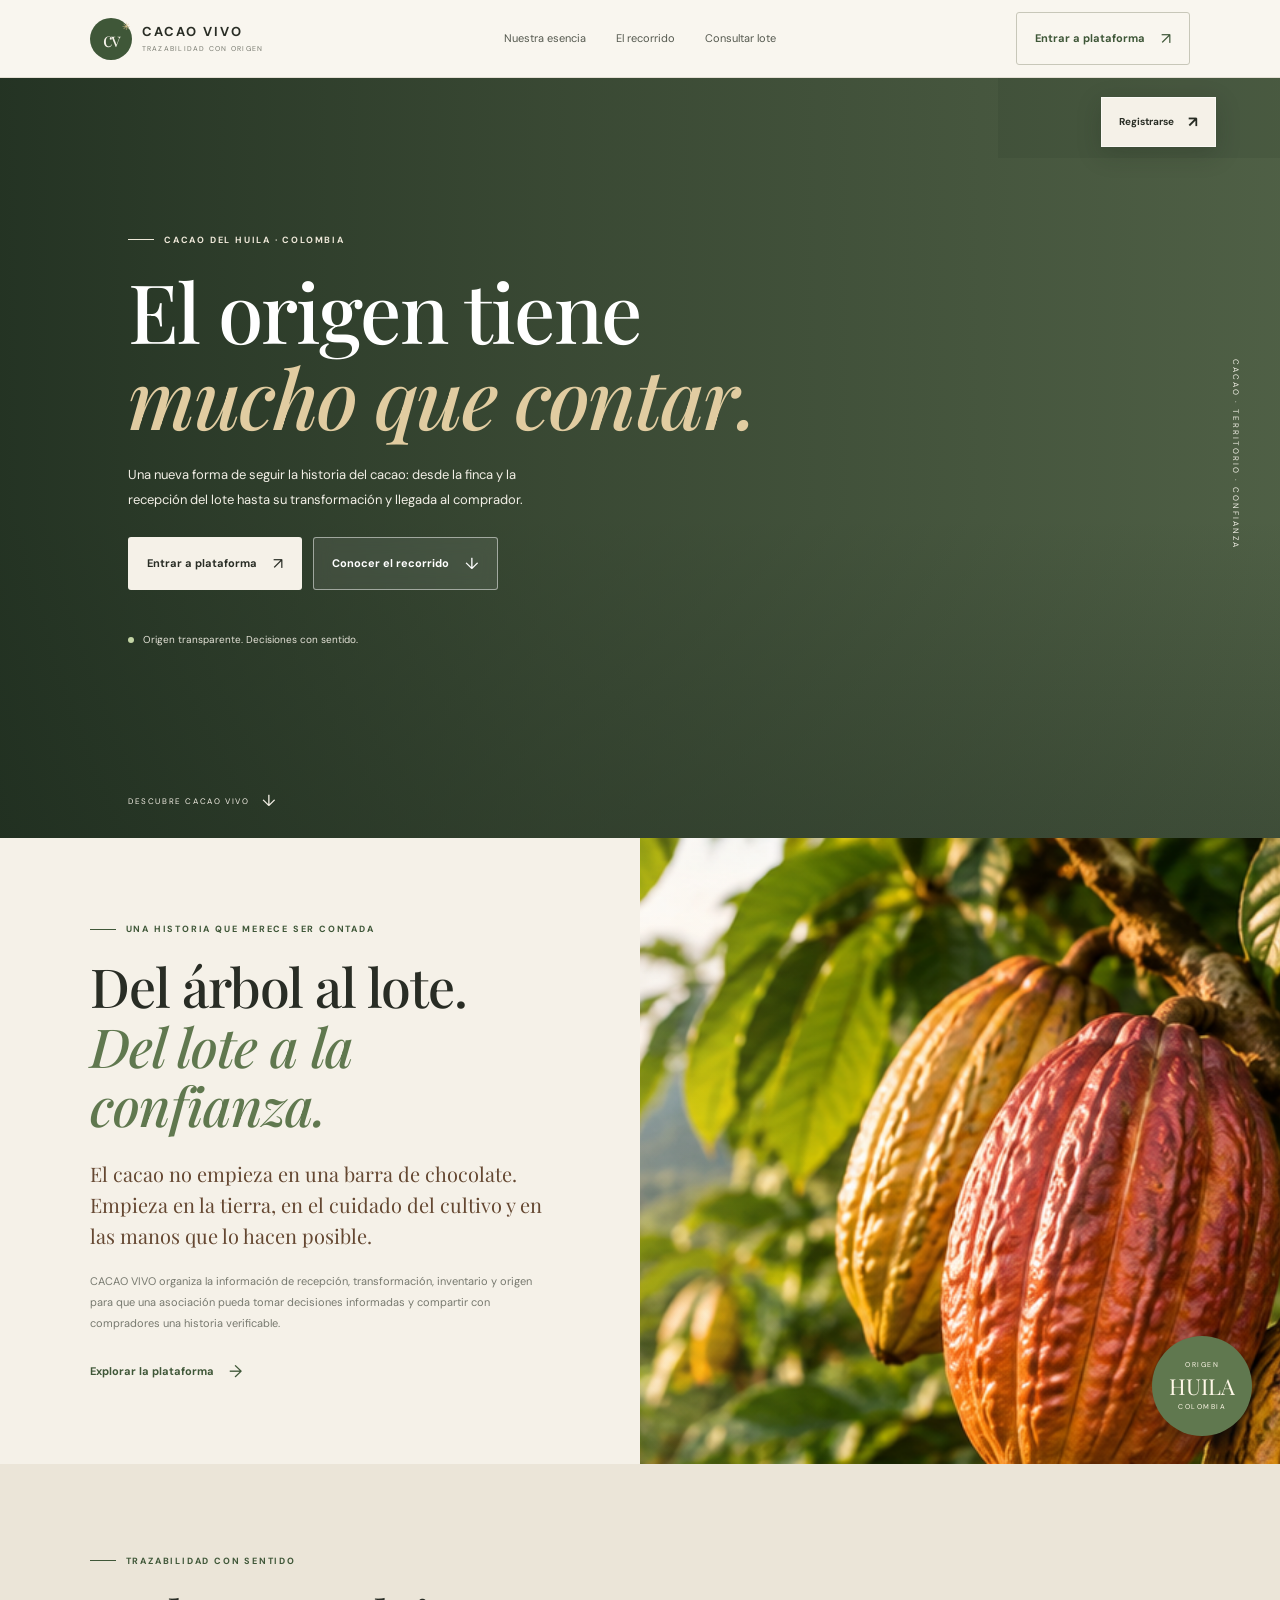
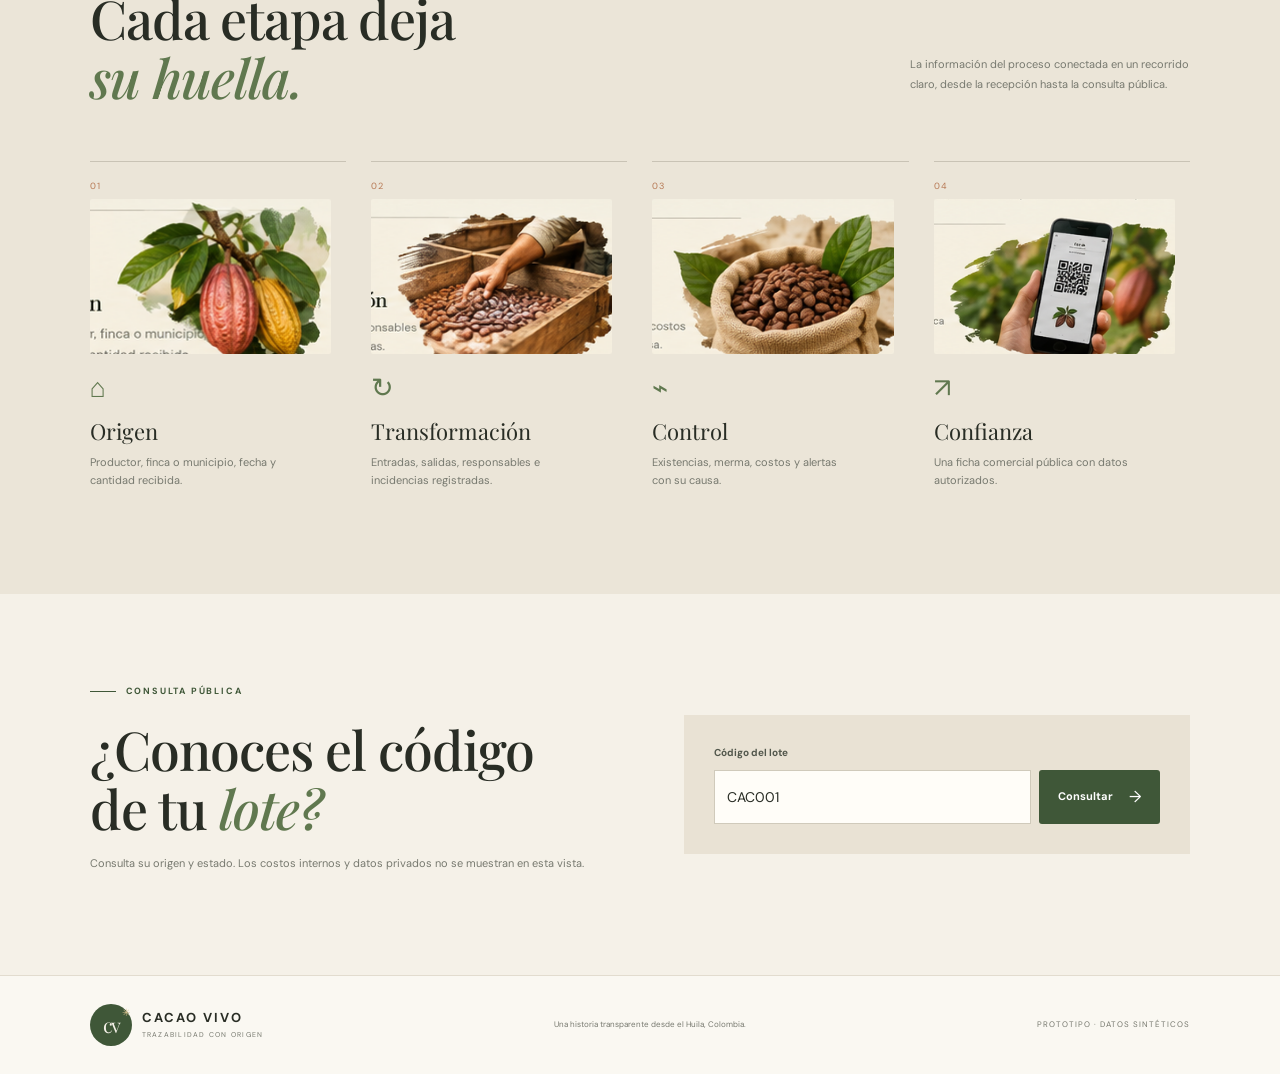
==== index.html @ 487dc029 "Agrega frontend de CACAO VIVO" ====
<!doctype html>
<html lang="es">
<head>
  <meta charset="utf-8"><meta name="viewport" content="width=device-width, initial-scale=1">
  <meta name="theme-color" content="#f5f1e8">
  <title>CACAO VIVO | El origen importa</title>
  <link rel="preconnect" href="https://fonts.googleapis.com"><link rel="preconnect" href="https://fonts.gstatic.com" crossorigin>
  <link href="https://fonts.googleapis.com/css2?family=DM+Sans:wght@400;500;600;700&family=Playfair+Display:wght@500;600;700&display=swap" rel="stylesheet">
  <link rel="stylesheet" href="css/styles.css">
</head>
<body>
  <!-- PANTALLA 1: landing pública -->
  <div id="landingScreen" class="screen active">
    <header class="public-nav">
      <a class="brand" href="#inicio"><span class="brand-symbol">cv<span>✳</span></span><span><b>CACAO VIVO</b><small>TRAZABILIDAD CON ORIGEN</small></span></a>
      <nav><a href="#historia">Nuestra esencia</a><a href="#recorrido">El recorrido</a><a href="#consulta">Consultar lote</a></nav>
      <button class="btn btn-outline" data-enter>Entrar a plataforma <span>↗</span></button>
    </header>
    <main>
      <section class="landing-hero" id="inicio">
        <video class="landing-video" autoplay muted loop playsinline preload="metadata"><source src="assets/portada-cacao-vivo.mp4" type="video/mp4"></video>
        <div class="video-overlay"></div>
        <div class="watermark-zone" aria-hidden="true"></div>
        <button class="video-register" id="registerTop">Registrarse <span>↗</span></button>
        <div class="landing-hero-content">
          <p class="eyebrow light"><span></span> CACAO DEL HUILA · COLOMBIA</p>
          <h1>El origen tiene<br><em>mucho que contar.</em></h1>
          <p>Una nueva forma de seguir la historia del cacao: desde la finca y la recepción del lote hasta su transformación y llegada al comprador.</p>
          <div class="hero-buttons"><button class="btn btn-cream" data-enter>Entrar a plataforma <span>↗</span></button><a class="btn btn-glass" href="#recorrido">Conocer el recorrido <span>↓</span></a></div>
          <div class="hero-caption"><span class="live-dot"></span> Origen transparente. Decisiones con sentido.</div>
        </div>
        <div class="hero-vertical">CACAO · TERRITORIO · CONFIANZA</div>
        <a href="#historia" class="scroll-cue">DESCUBRE CACAO VIVO <span>↓</span></a>
      </section>

      <section class="story-section content-width" id="historia">
        <div class="story-copy"><p class="eyebrow"><span></span> UNA HISTORIA QUE MERECE SER CONTADA</p><h2>Del árbol al lote.<br><em>Del lote a la confianza.</em></h2><p class="lead">El cacao no empieza en una barra de chocolate. Empieza en la tierra, en el cuidado del cultivo y en las manos que lo hacen posible.</p><p class="muted">CACAO VIVO organiza la información de recepción, transformación, inventario y origen para que una asociación pueda tomar decisiones informadas y compartir con compradores una historia verificable.</p><button class="text-button" data-enter>Explorar la plataforma <span>→</span></button></div>
        <div class="story-photos"><img class="story-photo-main" src="assets/hero-cacao.png" alt="Mazorca de cacao madura creciendo en el árbol, rodeada de hojas verdes" loading="lazy"><div class="origin-badge"><small>ORIGEN</small><b>HUILA</b><small>COLOMBIA</small></div></div>
      </section>

      <section class="journey-section" id="recorrido">
        <div class="content-width"><div class="section-head"><div><p class="eyebrow"><span></span> TRAZABILIDAD CON SENTIDO</p><h2>Cada etapa deja<br><em>su huella.</em></h2></div><p class="muted">La información del proceso conectada en un recorrido claro, desde la recepción hasta la consulta pública.</p></div>
          <div class="journey-grid">
            <article><span class="journey-num">01</span><img class="journey-photo" src="assets/paso-origen.png" alt="Mazorca de cacao en el árbol" loading="lazy"><div class="journey-icon">⌂</div><h3>Origen</h3><p>Productor, finca o municipio, fecha y cantidad recibida.</p></article>
            <article><span class="journey-num">02</span><img class="journey-photo" src="assets/paso-transformacion.png" alt="Trabajo de selección y procesamiento de granos de cacao" loading="lazy"><div class="journey-icon">↻</div><h3>Transformación</h3><p>Entradas, salidas, responsables e incidencias registradas.</p></article>
            <article><span class="journey-num">03</span><img class="journey-photo" src="assets/paso-control.png" alt="Granos de cacao revisados y almacenados" loading="lazy"><div class="journey-icon">⌁</div><h3>Control</h3><p>Existencias, merma, costos y alertas con su causa.</p></article>
            <article><span class="journey-num">04</span><img class="journey-photo" src="assets/paso-confianza.png" alt="Consulta digital de la trazabilidad de un lote de cacao" loading="lazy"><div class="journey-icon">↗</div><h3>Confianza</h3><p>Una ficha comercial pública con datos autorizados.</p></article>
          </div>
        </div>
      </section>

      <section class="public-query content-width" id="consulta"><div><p class="eyebrow"><span></span> CONSULTA PÚBLICA</p><h2>¿Conoces el código<br>de tu <em>lote?</em></h2><p class="muted">Consulta su origen y estado. Los costos internos y datos privados no se muestran en esta vista.</p></div><form id="landingLookup" class="lookup-box"><label for="landingCode">Código del lote</label><div class="input-row"><input id="landingCode" value="CAC001" required placeholder="Ej. CAC001"><button class="btn btn-green" type="submit">Consultar <span>→</span></button></div><div id="landingResult" class="lookup-result" hidden></div></form></section>
    </main>
    <footer class="public-footer"><a class="brand" href="#inicio"><span class="brand-symbol">cv<span>✳</span></span><span><b>CACAO VIVO</b><small>TRAZABILIDAD CON ORIGEN</small></span></a><p>Una historia transparente desde el Huila, Colombia.</p><span>PROTOTIPO · DATOS SINTÉTICOS</span></footer>
  </div>

  <!-- PANTALLA 2+ : aplicación de gestión, con navegación entre pantallas -->
  <div id="appScreen" class="screen app-screen">
    <aside class="sidebar">
      <a class="brand side-brand" href="#" id="backHome"><span class="brand-symbol">cv<span>✳</span></span><span><b>CACAO VIVO</b><small>ESPACIO DE GESTIÓN</small></span></a>
      <div class="workspace-label">ASOCIACIÓN DEMO</div>
      <nav class="side-nav" aria-label="Menú de plataforma">
        <button class="side-link active" data-page="dashboard"><span>◫</span> Resumen</button>
        <button class="side-link" data-page="lots"><span>▤</span> Lotes e inventario</button>
        <button class="side-link" data-page="transform"><span>↻</span> Transformaciones</button>
        <button class="side-link" data-page="trace"><span>⌁</span> Trazabilidad</button>
        <button class="side-link" data-page="public"><span>⌗</span> Ficha pública / QR</button>
        <button class="side-link" data-page="alerts"><span>!</span> Alertas</button>
        <button class="side-link" data-page="audit"><span>◷</span> Historial de auditoría</button>
      </nav>
      <div class="sidebar-bottom"><div class="user-avatar">AD</div><div><b id="sidebarUser">Administrador demo</b><small>Modo demostración</small></div><button id="switchRole" title="Cambiar rol demo">⌄</button></div>
    </aside>
    <div class="app-main">
      <header class="app-topbar"><div><button class="mobile-menu" id="mobileMenu">☰</button><span class="crumb">CACAO VIVO <span>/</span> <b id="pageCrumb">Resumen</b></span></div><div class="topbar-right"><span class="demo-tag"><i></i> DATOS DE DEMOSTRACIÓN</span><button class="avatar-btn" id="userMenu">AD</button></div></header>
      <main class="app-content">
        <section class="app-page active" id="page-dashboard">
          <div class="page-title-row"><div><p class="eyebrow"><span></span> VISTA GENERAL</p><h1>Buenos días, <em id="welcomeRole">administrador.</em></h1><p class="muted">Aquí tienes el estado actual de los lotes y sus procesos.</p></div><button class="btn btn-green" data-page-go="lots">+ Registrar lote</button></div>
          <div class="stat-grid"><article><span>Lotes registrados</span><strong id="statLots">03</strong><small>Identificadores únicos</small></article><article><span>Existencia disponible</span><strong id="statAvailable">330 <i>kg</i></strong><small>Según operaciones registradas</small></article><article><span>Alertas activas</span><strong id="statAlerts">01</strong><small>Reglas de demostración</small></article><article><span>Margen del ejemplo</span><strong>20<i>%</i></strong><small>Supuesto oficial del reto</small></article></div>
          <div class="dashboard-grid"><section class="surface"><div class="surface-head"><div><span class="overline">INVENTARIO</span><h2>Existencias por lote</h2></div><button class="text-button" data-page-go="lots">Ver todos →</button></div><div id="dashboardInventory" class="inventory-list"></div></section><section class="surface"><div class="surface-head"><div><span class="overline">REQUIEREN ATENCIÓN</span><h2>Alertas recientes</h2></div><span class="alert-number" id="alertNumber">01</span></div><div id="dashboardAlerts" class="alert-list"></div><button class="text-button" data-page-go="alerts">Revisar alertas →</button></section></div>
          <section class="surface recent-surface"><div class="surface-head"><div><span class="overline">ACCESO RÁPIDO</span><h2>Continúa tu trabajo</h2></div></div><div class="quick-actions"><button data-page-go="lots"><span>▤</span><b>Registrar recepción</b><small>Crear un lote de cacao</small></button><button data-page-go="transform"><span>↻</span><b>Transformar lote</b><small>Registrar entradas y salidas</small></button><button data-page-go="trace"><span>⌁</span><b>Consultar trazabilidad</b><small>Ver el recorrido del lote</small></button><button data-page-go="public"><span>⌗</span><b>Ficha comercial</b><small>Preparar consulta pública</small></button></div></section>
        </section>
        <section class="app-page" id="page-lots">
          <div class="page-title-row"><div><p class="eyebrow"><span></span> RECEPCIÓN E INVENTARIO</p><h1>Lotes de <em>cacao.</em></h1><p class="muted">Registra la recepción y controla las cantidades disponibles.</p></div><button class="btn btn-green" id="openLotForm">+ Registrar lote</button></div>
          <section class="surface"><div class="toolbar"><input id="lotSearch" placeholder="Buscar por código, productor u origen..." aria-label="Buscar lote"><select id="lotStatus"><option value="">Todos los estados</option><option>Pendiente</option><option>Liberado</option><option>Bloqueado</option></select><button class="btn btn-outline" id="exportCsv">Exportar CSV ↓</button></div><div class="table-scroll"><table><thead><tr><th>CÓDIGO</th><th>PRODUCTOR</th><th>ORIGEN</th><th>RECIBIDO</th><th>DISPONIBLE</th><th>ESTADO</th><th>DETALLE</th></tr></thead><tbody id="lotsTable"></tbody></table></div></section>
          <section class="surface register-surface"><div><span class="overline">REGISTRO NUEVO</span><h2>¿Llegó un nuevo lote?</h2><p class="muted">Completa la información de recepción. Los campos obligatorios deben estar validados antes de guardar.</p></div><button class="btn btn-green" id="openLotForm2">Registrar recepción <span>→</span></button></section>
        </section>
        <section class="app-page" id="page-transform">
          <div class="page-title-row"><div><p class="eyebrow"><span></span> PROCESO AGROINDUSTRIAL</p><h1>Transformación de <em>cacao.</em></h1><p class="muted">Registra una etapa vinculada a su lote de origen y revisa sus indicadores.</p></div></div>
          <div class="two-col"><section class="surface"><span class="overline">NUEVA OPERACIÓN</span><h2>Datos de transformación</h2><form id="transformForm" class="form-stack"><label>Lote de origen<select id="transformLot" required></select></label><div class="form-pair"><label>Etapa<input id="transformStage" value="Secado y selección" required></label><label>Responsable<input id="transformResponsible" value="Operador demo" required></label></div><div class="form-pair"><label>Entrada (kg)<input id="transformInput" type="number" min=".01" step=".01" value="100" required></label><label>Salida (kg)<input id="transformOutput" type="number" min="0" step=".01" value="80" required></label></div><label>Costo total de etapa (COP)<input id="transformCost" type="number" min="0" value="1600000" required></label><label>Incidencias o justificación<textarea id="transformIncident" rows="3" placeholder="Obligatorio si la salida supera la entrada"></textarea></label><button class="btn btn-green" type="submit">Guardar transformación <span>→</span></button><small class="fine-print">Modo demo local. El control de inventario definitivo debe ejecutarse también en el backend.</small></form></section>
          <section class="surface calc-surface"><span class="overline">INDICADORES CALCULADOS</span><h2>Balance de la etapa</h2><div class="calc-line"><span>Merma estimada</span><b id="calcMerma">20%</b></div><div class="calc-bar"><span id="calcMermaBar"></span></div><div class="calc-line"><span>Costo unitario</span><b id="calcUnitCost">$20.000/kg</b></div><label class="price-label">Precio hipotético de venta (COP/kg)<input id="salePrice" type="number" value="25000" min="0"></label><div class="calc-line"><span>Margen sobre venta</span><b id="calcMargin">20%</b></div><p class="formula-box">Merma = (entrada − salida) ÷ entrada × 100. Costo unitario = costo ÷ salida vendible. Margen = (precio − costo unitario) ÷ precio × 100. El umbral de 15% es una regla del reto, no un estándar de calidad.</p><div id="calcWarning" class="warning-box" hidden></div></section></div>
          <section class="surface"><div class="surface-head"><div><span class="overline">OPERACIONES REGISTRADAS</span><h2>Historial de transformación</h2></div></div><div class="table-scroll"><table><thead><tr><th>LOTE</th><th>ETAPA</th><th>ENTRADA</th><th>SALIDA</th><th>MERMA</th><th>COSTO</th></tr></thead><tbody id="transformTable"></tbody></table></div></section>
        </section>
        <section class="app-page" id="page-trace">
          <div class="page-title-row"><div><p class="eyebrow"><span></span> RECORRIDO DEL PRODUCTO</p><h1>Trazabilidad <em>visual.</em></h1><p class="muted">Reconstruye la historia de un lote desde su recepción hasta el estado actual.</p></div></div>
          <section class="surface trace-search-surface"><form id="traceForm"><label for="traceCode">Código de lote</label><div class="input-action"><input id="traceCode" value="CAC001" required placeholder="Ej. CAC001"><button class="btn btn-green">Consultar recorrido <span>→</span></button></div></form></section><section class="surface trace-output" id="traceOutput"></section>
        </section>
        <section class="app-page" id="page-public">
          <div class="page-title-row"><div><p class="eyebrow"><span></span> INFORMACIÓN PARA COMPRADORES</p><h1>Ficha pública <em>del lote.</em></h1><p class="muted">Vista pública con origen y estado; no incluye costos internos ni datos privados.</p></div></div>
          <div class="two-col"><section class="surface"><span class="overline">CONSULTA DE PRODUCTO</span><h2>Busca un lote</h2><form id="publicForm" class="form-stack"><label>Código de lote<input id="publicCode" value="CAC001" required></label><button class="btn btn-green">Generar ficha pública <span>→</span></button></form><div id="publicCard" class="public-card" hidden></div></section><section class="surface qr-surface"><span class="overline">ACCESO RÁPIDO</span><h2>Consulta por QR</h2><div id="qrPattern" class="qr-pattern"><span>CV</span></div><p class="muted">La vista QR es ilustrativa. Para que sea escaneable debe generarse con una URL pública desplegada.</p><button id="generateQr" class="btn btn-outline">Preparar vista QR ↗</button><p id="qrMessage" class="fine-print"></p></section></div>
        </section>
        <section class="app-page" id="page-alerts">
          <div class="page-title-row"><div><p class="eyebrow"><span></span> CONTROL Y PREVENCIÓN</p><h1>Alertas para <em>decidir.</em></h1><p class="muted">Cada alerta indica qué regla se activó y por qué requiere atención.</p></div></div><section class="surface"><div class="surface-head"><div><span class="overline">CENTRO DE ALERTAS</span><h2>Estado de los registros</h2></div></div><div id="fullAlerts" class="alert-list"></div></section>
        </section>
        <section class="app-page" id="page-audit">
          <div class="page-title-row"><div><p class="eyebrow"><span></span> REGISTRO DE ACTIVIDAD</p><h1>Historial de <em>auditoría.</em></h1><p class="muted">Consulta quién hizo un cambio, cuándo ocurrió y qué información afectó.</p></div></div><section class="surface"><div class="table-scroll"><table><thead><tr><th>FECHA</th><th>USUARIO</th><th>ACCIÓN</th><th>ELEMENTO</th><th>DETALLE</th></tr></thead><tbody id="auditTable"></tbody></table></div></section></section>
      </main>
    </div>
  </div>

  <div id="loginModal" class="modal" hidden><div class="modal-card auth-card"><button class="modal-close" data-close-modal="loginModal">×</button><p class="eyebrow"><span></span> ACCESO PRIVADO</p><h2>Entrar a <em>plataforma.</em></h2><p class="muted">Selecciona el perfil técnico autorizado para continuar.</p><div class="role-picker"><button type="button" class="role-choice selected" data-login-role="Administrador"><span>♙</span><b>Administrador</b><small>Gestión completa</small></button><button type="button" class="role-choice" data-login-role="Operador"><span>▤</span><b>Operador</b><small>Gestión operativa</small></button></div><form id="loginForm" class="form-stack"><label>Correo electrónico<input id="loginEmail" type="email" autocomplete="username" placeholder="demo@cacaovivo.co" required></label><label>Contraseña<input id="loginPassword" type="password" autocomplete="current-password" placeholder="Contraseña de demostración" required></label><button class="btn btn-green">Iniciar sesión <span>→</span></button></form><details class="demo-credentials"><summary>Acceso para demostración</summary><p><b>Administrador:</b> admin@cacaovivo.co / CacaoDemo2026</p><p><b>Operador:</b> operador@cacaovivo.co / OperadorDemo2026</p><small>Credenciales ficticias para la presentación. No usar en producción.</small></details><p class="fine-print">Los compradores no necesitan iniciar sesión. Pueden consultar la trazabilidad desde la página pública.</p></div></div>
  <div id="registerModal" class="modal" hidden><div class="modal-card"><button class="modal-close" data-close-modal="registerModal">×</button><p class="eyebrow"><span></span> CREA TU CUENTA</p><h2>Conecta con el <em>origen.</em></h2><p class="muted">Registro público para compradores. Las cuentas técnicas son autorizadas por la asociación.</p><form id="registerForm" class="form-stack"><label>Nombre completo<input id="registerName" autocomplete="name" required></label><label>Correo electrónico<input id="registerEmail" type="email" autocomplete="email" required></label><div class="form-pair"><label>Teléfono de contacto<input id="registerPhone" type="tel" autocomplete="tel" placeholder="300 000 0000" required></label><label>Tipo de comprador<select id="registerBuyerType" required><option value="">Selecciona una opción</option><option>Persona natural</option><option>Comercio / tienda</option><option>Empresa</option><option>Distribuidor</option></select></label></div><label>Ciudad o municipio<input id="registerCity" autocomplete="address-level2" required></label><label>Contraseña<input id="registerPassword" type="password" minlength="8" autocomplete="new-password" required></label><label>Confirmar contraseña<input id="registerPasswordConfirm" type="password" minlength="8" autocomplete="new-password" required></label><button class="btn btn-green">Crear cuenta de comprador <span>→</span></button><small class="fine-print">Demo local: la cuenta se guarda en este navegador y no se crea en el backend.</small></form></div></div>
  <div id="lotModal" class="modal" hidden><div class="modal-card"><button class="modal-close" data-close-modal="lotModal">×</button><p class="eyebrow"><span></span> RECEPCIÓN DE CACAO</p><h2>Registrar <em>lote.</em></h2><form id="lotForm" class="form-stack"><label>Código único<input id="newCode" placeholder="Ej. CAC004" required></label><label>Productor<input id="newProducer" required></label><label>Municipio de origen<input id="newOrigin" required></label><div class="form-pair"><label>Fecha<input id="newDate" type="date" required></label><label>Cantidad recibida (kg)<input id="newQty" type="number" min=".01" step=".01" required></label></div><label>Notas<input id="newNotes"></label><button class="btn btn-green">Guardar lote <span>→</span></button></form></div></div>
  <div id="detailModal" class="modal" hidden><div class="modal-card"><button class="modal-close" data-close-modal="detailModal">×</button><div id="detailContent"></div></div></div>
  <div id="toast" class="toast" role="status" aria-live="polite"></div>
  <script src="js/app.js"></script>
</body></html>
---- css/styles.css ----
:root{--cream:#f5f1e8;--paper:#fffdf7;--sand:#e6dcc9;--cocoa:#654832;--ink:#292d25;--muted:#77796f;--green:#60784f;--green-dark:#3f5738;--sage:#dfe6d7;--clay:#b77954;--line:#e2dccf;--gold:#d9c18e;--serif:"Playfair Display",Georgia,serif;--sans:"DM Sans",Arial,sans-serif;--shadow:0 20px 60px #2c2b2214}*{box-sizing:border-box}html{scroll-behavior:smooth}body{margin:0;background:var(--cream);color:var(--ink);font:14px/1.6 var(--sans)}button,input,select,textarea{font:inherit}button,a{-webkit-tap-highlight-color:transparent}button{cursor:pointer}a{color:inherit;text-decoration:none}.screen{display:none}.screen.active{display:block}.content-width{width:min(1160px,86%);margin:auto}.brand{display:flex;align-items:center;gap:10px;line-height:1.2}.brand-symbol{width:42px;height:42px;display:grid;place-items:center;border-radius:50%;background:var(--green-dark);color:var(--cream);font:20px var(--serif);position:relative;letter-spacing:-2px;flex-shrink:0}.brand-symbol span{position:absolute;right:4px;top:2px;color:var(--gold);font:10px var(--sans)}.brand b{display:block;font-size:13px;letter-spacing:2px}.brand small{display:block;font-size:7px;letter-spacing:1.25px;color:var(--muted);margin-top:5px}.public-nav{height:78px;display:flex;align-items:center;justify-content:space-between;padding:0 7%;background:#f9f6ef;position:sticky;top:0;z-index:30;border-bottom:1px solid #e4dfd4}.public-nav nav{display:flex;gap:30px;font-size:11px;color:#55594f}.public-nav nav a:hover{color:var(--clay)}.btn{border:1px solid transparent;display:inline-flex;align-items:center;justify-content:center;gap:16px;padding:13px 18px;font-size:11px;font-weight:700;border-radius:3px;transition:.2s;white-space:nowrap}.btn:hover{transform:translateY(-2px)}.btn span{font-size:16px;font-weight:400}.btn-outline{border-color:#c8c7b9;background:transparent;color:var(--green-dark)}.btn-green{background:var(--green-dark);color:white}.btn-green:hover{background:var(--cocoa)}.btn-cream{background:var(--cream);color:var(--ink)}.btn-glass{background:#ffffff15;border-color:#ffffff80;color:white;backdrop-filter:blur(8px)}.landing-hero{height:min(760px,calc(100vh - 78px));min-height:600px;position:relative;display:flex;align-items:center;overflow:hidden;background:#526348;color:white;isolation:isolate}.landing-video,.video-overlay{position:absolute;inset:0;width:100%;height:100%;object-fit:cover;z-index:-2}.video-overlay{z-index:-1;background:linear-gradient(90deg,#1c2b1dd9 0%,#2432228a 43%,#25312212 100%),linear-gradient(0deg,#1a251b52,transparent 42%)}.watermark-zone{position:absolute;right:0;top:0;width:clamp(180px,22vw,300px);height:80px;background:#26332320}.video-register{position:absolute;z-index:4;right:5%;top:19px;background:var(--cream);color:var(--ink);border:1px solid #fff9;padding:12px 17px;display:flex;gap:14px;align-items:center;font-size:10px;font-weight:700;box-shadow:0 7px 25px #17211738}.video-register span{font-size:15px}.landing-hero-content{width:min(640px,78%);margin-left:10%;padding:30px 0 65px}.eyebrow{display:flex;align-items:center;gap:10px;color:var(--green-dark);font-size:9px;letter-spacing:1.8px;font-weight:700;margin:0 0 20px}.eyebrow>span{width:26px;height:1px;background:currentColor}.eyebrow.light{color:#eee8d9}.landing-hero h1{font:500 clamp(47px,6.4vw,82px)/1.05 var(--serif);letter-spacing:-1.8px;margin:0}.landing-hero h1 em{color:#e1cca1}.landing-hero-content>p:not(.eyebrow){max-width:445px;font-size:13px;line-height:1.9;color:#f2efe6;margin:24px 0}.hero-buttons{display:flex;gap:11px;flex-wrap:wrap}.hero-caption{margin-top:42px;display:flex;align-items:center;gap:9px;color:#e5e3d8;font-size:10px}.live-dot{width:6px;height:6px;border-radius:50%;background:#c3d4a5}.hero-vertical{position:absolute;right:3%;bottom:38%;writing-mode:vertical-rl;font-size:8px;letter-spacing:2px;color:#f2f0e6}.scroll-cue{position:absolute;bottom:24px;left:10%;font-size:8px;letter-spacing:1.6px;color:#f2eee4;display:flex;gap:13px;align-items:center}.scroll-cue span{font-size:16px}.story-section{display:grid;grid-template-columns:1fr 1fr;gap:8%;align-items:center;padding-top:105px;padding-bottom:110px}.story-copy h2,.section-head h2,.public-query h2{font:500 clamp(34px,4.2vw,55px)/1.1 var(--serif);letter-spacing:-1px;margin:0 0 24px;color:var(--ink)}h2 em{font-weight:500;color:var(--green)}.lead{font:20px/1.55 var(--serif);color:var(--cocoa);max-width:490px}.muted{font-size:11px;color:var(--muted);line-height:1.9}.story-copy>.muted{max-width:470px;margin:16px 0 25px}.text-button{border:0;background:none;color:var(--green-dark);font-size:11px;font-weight:700;padding:0;display:inline-flex;gap:15px;align-items:center}.text-button span{font-size:17px;font-weight:400}.story-photos{position:relative;min-height:430px}.story-photos img{object-fit:cover;position:absolute}.story-photo-main{width:78%;height:360px;right:6%;top:0;border-radius:160px 160px 3px 3px}.story-photo-inset{width:42%;height:195px;left:0;bottom:0;border:8px solid var(--cream)}.origin-badge{position:absolute;right:0;bottom:40px;width:100px;height:100px;border-radius:50%;background:var(--green);color:#fff8e8;display:flex;flex-direction:column;align-items:center;justify-content:center;box-shadow:0 12px 30px #34412d2b}.origin-badge small{font-size:7px;letter-spacing:1.5px}.origin-badge b{font:22px var(--serif)}.journey-section{background:#ebe5d8;padding:90px 0}.section-head{display:flex;justify-content:space-between;align-items:flex-end;gap:30px;margin-bottom:55px}.section-head h2{margin:0}.section-head>.muted{max-width:280px}.journey-grid{display:grid;grid-template-columns:repeat(4,1fr);gap:25px}.journey-grid article{border-top:1px solid #c9c3b5;padding:17px 15px 15px 0;position:relative}.journey-num{font-size:9px;color:var(--clay);letter-spacing:1px}.journey-icon{font-size:27px;color:var(--green);margin:19px 0 10px}.journey-grid h3{font:22px var(--serif);margin:0 0 8px}.journey-grid p{font-size:11px;color:var(--muted);max-width:200px;margin:0}.public-query{display:grid;grid-template-columns:1fr 1fr;gap:8%;align-items:center;padding-top:90px;padding-bottom:90px}.public-query h2{margin-bottom:16px}.lookup-box{background:#e9e2d4;padding:30px}.lookup-box label,.form-stack label{display:flex;flex-direction:column;gap:7px;font-size:10px;font-weight:700;color:#52574c}.input-row{display:flex;gap:8px;margin-top:9px}.input-row input,.lookup-box input{min-width:0;flex:1;border:1px solid #d0cabb;background:#fffdf8;padding:12px;color:var(--ink)}.lookup-result{margin-top:16px;padding:15px;background:#fffdf8;border-left:3px solid var(--green);font-size:11px}.lookup-result p{margin:4px 0;color:var(--muted)}.public-footer{display:flex;justify-content:space-between;align-items:center;padding:28px 7%;background:#faf8f2;gap:20px;border-top:1px solid var(--line)}.public-footer p,.public-footer>span{font-size:8px;color:var(--muted)}.public-footer>span{letter-spacing:1px}
.app-screen.active{display:flex;min-height:100vh;background:#f6f4ed}.sidebar{width:248px;background:#e9e6da;border-right:1px solid #dcd8ca;display:flex;flex-direction:column;flex-shrink:0;min-height:100vh;padding:24px 15px 16px;position:sticky;top:0;height:100vh}.side-brand{padding:0 8px 27px;border-bottom:1px solid #d4d0c3}.workspace-label{font-size:8px;letter-spacing:1.5px;color:#85877b;font-weight:700;padding:23px 10px 12px}.side-nav{display:flex;flex-direction:column;gap:5px}.side-link{border:0;background:transparent;color:#5f6358;display:flex;align-items:center;gap:12px;padding:12px 12px;text-align:left;border-radius:4px;font-size:11px}.side-link>span{width:20px;font-size:17px;text-align:center;color:#75826a}.side-link:hover{background:#f4f2e9}.side-link.active{background:var(--green-dark);color:white}.side-link.active>span{color:#e4d4a8}.sidebar-bottom{margin-top:auto;padding:14px 6px 0;border-top:1px solid #d4d0c3;display:flex;align-items:center;gap:9px}.user-avatar,.avatar-btn{width:34px;height:34px;border-radius:50%;display:grid;place-items:center;background:#d6dfcb;color:var(--green-dark);font-size:10px;font-weight:700;flex-shrink:0}.sidebar-bottom b{display:block;font-size:9px}.sidebar-bottom small{font-size:8px;color:var(--muted)}.sidebar-bottom button{margin-left:auto;border:0;background:none;color:var(--muted)}.app-main{flex:1;min-width:0}.app-topbar{height:67px;background:#fffdf8;border-bottom:1px solid #e5e0d5;display:flex;align-items:center;justify-content:space-between;padding:0 34px;position:sticky;top:0;z-index:10}.crumb{font-size:10px;color:#85877c}.crumb span{padding:0 9px;color:#c3bdaf}.crumb b{color:var(--ink)}.topbar-right{display:flex;align-items:center;gap:18px}.demo-tag{font-size:8px;letter-spacing:1px;color:#74796a;display:flex;align-items:center;gap:7px}.demo-tag i{width:6px;height:6px;border-radius:50%;background:#91a779}.avatar-btn{border:0}.mobile-menu{display:none;border:0;background:none;font-size:18px}.app-content{padding:36px clamp(20px,4vw,54px) 70px;max-width:1600px;margin:auto}.app-page{display:none}.app-page.active{display:block}.page-title-row{display:flex;align-items:flex-end;justify-content:space-between;gap:20px;margin-bottom:28px}.page-title-row .eyebrow{margin-bottom:12px}.page-title-row h1{font:500 clamp(29px,3.4vw,43px)/1.1 var(--serif);margin:0 0 9px;letter-spacing:-.8px}.page-title-row h1 em{color:var(--green)}.page-title-row .muted{margin:0}.stat-grid{display:grid;grid-template-columns:repeat(4,1fr);gap:13px;margin-bottom:20px}.stat-grid article{background:#fffdf8;border:1px solid #e8e3d8;padding:20px}.stat-grid article>span{display:block;font-size:10px;color:var(--muted)}.stat-grid strong{font:32px var(--serif);display:block;margin:8px 0;color:var(--green-dark)}.stat-grid strong i{font:11px var(--sans)}.stat-grid small{font-size:8px;color:#96978d}.dashboard-grid{display:grid;grid-template-columns:1.15fr 1fr;gap:15px}.surface{background:#fffdf8;border:1px solid #e8e3d8;padding:23px;margin-bottom:16px;min-width:0}.surface-head{display:flex;justify-content:space-between;align-items:center;gap:12px;margin-bottom:19px}.overline{font-size:8px;font-weight:700;letter-spacing:1.4px;color:var(--green)}.surface h2{font:22px var(--serif);margin:5px 0 0}.inventory-list{display:flex;flex-direction:column;gap:17px}.inventory-row{display:grid;grid-template-columns:70px 1fr 65px;gap:12px;align-items:center;font-size:10px}.inventory-row b{font-size:10px}.inventory-track{height:7px;background:#ece8de}.inventory-track span{display:block;height:100%;background:var(--green)}.text-button{cursor:pointer}.alert-list{display:flex;flex-direction:column;gap:10px}.alert-item{display:flex;gap:10px;padding:12px;background:#faf3e6;border-left:2px solid #c68b5e}.alert-icon{width:24px;height:24px;border-radius:50%;display:grid;place-items:center;background:#f0dfca;color:#875831;flex-shrink:0}.alert-item b{display:block;font-size:10px}.alert-item p{font-size:9px;line-height:1.6;color:var(--muted);margin:3px 0 0}.alert-number{background:#f0e0ce;color:#895a36;border-radius:50%;width:27px;height:27px;display:grid;place-items:center;font-size:10px}.recent-surface{margin-top:2px}.quick-actions{display:grid;grid-template-columns:repeat(4,1fr);gap:10px}.quick-actions button{background:#f8f6ef;border:1px solid #e9e3d7;padding:16px;text-align:left;display:flex;flex-direction:column;align-items:flex-start;gap:6px;color:var(--ink)}.quick-actions button:hover{border-color:#9aa98a;background:#f1f3e9}.quick-actions button>span{font-size:21px;color:var(--green);margin-bottom:6px}.quick-actions b{font-size:10px}.quick-actions small{font-size:8px;color:var(--muted)}.toolbar{display:flex;gap:9px;margin-bottom:16px}.toolbar input{flex:1;min-width:100px}.toolbar input,.toolbar select,.form-stack input,.form-stack select,.form-stack textarea,.price-label input{border:1px solid #d9d3c6;background:#fffefa;padding:12px;font-size:11px;color:var(--ink);border-radius:2px}.table-scroll{overflow:auto;width:100%}table{border-collapse:collapse;width:100%;font-size:10px;white-space:nowrap}th{text-align:left;background:#f4f1e8;color:#85867a;font-size:8px;letter-spacing:.7px;padding:12px}td{padding:13px 12px;border-bottom:1px solid #eee9df}td:first-child{font-weight:700;color:var(--green-dark)}.status{display:inline-flex;padding:5px 8px;background:#e4eadc;color:#40553b;font-size:8px;border-radius:2px}.status.blocked{background:#f4dfd4;color:#914d34}.table-action{border:0;background:none;color:var(--green-dark);font-size:10px;font-weight:700}.register-surface{display:flex;align-items:center;justify-content:space-between;gap:20px;background:#e8e9dc}.register-surface h2{font-size:25px}.register-surface p{max-width:500px}.two-col{display:grid;grid-template-columns:1fr 1fr;gap:16px;align-items:start}.form-stack{display:flex;flex-direction:column;gap:13px;margin-top:20px}.form-stack input,.form-stack select,.form-stack textarea{width:100%;margin-top:0}.form-pair{display:grid;grid-template-columns:1fr 1fr;gap:12px}.fine-print{font-size:8px;line-height:1.7;color:#8c8d82;margin:0}.calc-surface{background:#e9e5d9}.calc-surface h2{margin-bottom:25px}.calc-line{display:flex;justify-content:space-between;align-items:center;gap:10px;margin:17px 0}.calc-line>span{font-size:10px;color:#6f7166}.calc-line b{font:22px var(--serif);color:var(--green-dark)}.calc-bar{height:7px;background:#d5d0c2;margin:9px 0 24px}.calc-bar span{display:block;height:100%;background:var(--clay);width:20%}.price-label{display:flex;flex-direction:column;gap:7px;font-size:10px;font-weight:700;margin:20px 0}.formula-box{background:#f5f1e8;padding:12px;font-size:9px;color:#737568;line-height:1.7}.warning-box{background:#f5e2d6;color:#8b4c31;padding:11px;font-size:10px;margin-top:12px}.trace-search-surface form{max-width:540px}.trace-search-surface label{font-size:10px;font-weight:700}.input-action{display:flex;gap:8px;margin-top:8px}.input-action input{flex:1;min-width:0;padding:12px;border:1px solid #d9d3c6;background:#fffefa}.trace-output h2{font:25px var(--serif)}.trace-meta{font-size:10px;color:var(--muted)}.timeline{display:grid;grid-template-columns:repeat(3,1fr);gap:14px;margin-top:24px}.timeline-item{border-top:2px solid var(--sage);padding:15px 10px 0 0}.timeline-item b{display:block;font-size:11px}.timeline-item p{font-size:10px;color:var(--muted);margin:6px 0}.public-card{border-left:3px solid var(--green);background:#f7f5ed;padding:18px;margin-top:18px}.public-card h3{font:22px var(--serif);margin:5px 0}.public-card p{font-size:10px;color:var(--muted)}.qr-surface{text-align:center}.qr-pattern{margin:25px auto;width:125px;height:125px;display:grid;place-items:center;background-color:#fff;background-image:repeating-conic-gradient(#3f5738 0% 25%,#fff 0% 50%);background-size:12px 12px;border:8px solid #fff;box-shadow:0 0 0 1px #ddd7c9}.qr-pattern span{background:#fff;padding:7px;color:var(--green-dark);font-size:11px;font-weight:700}.modal[hidden]{display:none}.modal{position:fixed;inset:0;background:#1c251e9c;z-index:80;display:grid;place-items:center;padding:20px;overflow:auto}.modal-card{position:relative;background:var(--paper);width:min(480px,100%);padding:36px;box-shadow:var(--shadow);max-height:90vh;overflow:auto}.modal-card h2{font:32px var(--serif);margin:0 0 14px}.modal-card h2 em{color:var(--green)}.modal-close{position:absolute;right:13px;top:9px;border:0;background:none;font-size:27px;color:var(--muted)}.toast{position:fixed;z-index:100;right:22px;bottom:22px;background:#303d2c;color:#fffdf6;padding:13px 17px;font-size:11px;box-shadow:var(--shadow);opacity:0;transform:translateY(12px);pointer-events:none;transition:.2s;max-width:calc(100% - 44px)}.toast.show{opacity:1;transform:translateY(0)}
@media(max-width:1050px){.sidebar{width:220px}.app-content{padding:28px 22px}.stat-grid{grid-template-columns:repeat(2,1fr)}.quick-actions{grid-template-columns:repeat(2,1fr)}.public-nav{padding:0 4%}.story-section{gap:5%}}
@media(max-width:760px){.public-nav{height:70px;padding:0 5%}.public-nav nav{display:none}.public-nav .btn{font-size:9px;padding:10px}.landing-hero{height:calc(90svh - 70px);min-height:600px}.landing-hero-content{margin-left:7%;width:86%}.landing-hero h1{font-size:clamp(44px,11vw,66px)}.hero-vertical{display:none}.scroll-cue{left:7%}.story-section{grid-template-columns:1fr;padding-top:70px;padding-bottom:75px;gap:35px}.story-photos{min-height:360px}.story-photo-main{height:300px}.story-photo-inset{height:160px}.journey-section{padding:65px 0}.section-head{align-items:flex-start;flex-direction:column;gap:12px;margin-bottom:35px}.journey-grid{grid-template-columns:1fr 1fr;gap:25px 18px}.public-query{grid-template-columns:1fr;gap:20px;padding-top:65px;padding-bottom:65px}.public-footer{flex-wrap:wrap;padding:25px 5%}.public-footer p{order:3;width:100%;margin:0}.public-footer>span{margin-left:auto}.app-screen.active{display:block}.sidebar{position:fixed;z-index:50;left:-260px;top:0;bottom:0;height:100vh;transition:left .25s;box-shadow:var(--shadow)}.sidebar.open{left:0}.app-topbar{height:60px;padding:0 15px}.mobile-menu{display:inline-block;margin-right:10px}.crumb{font-size:9px}.demo-tag{display:none}.app-content{padding:25px 14px 55px}.page-title-row{align-items:flex-start;flex-direction:column;gap:15px}.page-title-row h1{font-size:34px}.stat-grid{gap:8px}.stat-grid article{padding:14px}.stat-grid strong{font-size:27px}.dashboard-grid,.two-col{grid-template-columns:1fr}.surface{padding:17px}.quick-actions{grid-template-columns:1fr 1fr}.toolbar{flex-wrap:wrap}.toolbar input{flex-basis:100%}.toolbar select{flex:1}.register-surface{align-items:flex-start;flex-direction:column}.form-pair{grid-template-columns:1fr}.timeline{grid-template-columns:1fr}.topbar-right{gap:8px}.input-action{flex-direction:column}.modal-card{padding:30px 22px}}
@media(prefers-reduced-motion:reduce){html{scroll-behavior:auto}*,*::before,*::after{transition:none!important}}


/* Ajustes visuales solicitados: fotografía de cacao a todo el lado derecho y fotos por etapa */
.story-section{width:100%;max-width:none;grid-template-columns:minmax(0,1fr) minmax(0,1fr);gap:0;padding:0;align-items:stretch;min-height:540px}
.story-copy{padding:84px 7vw 78px 7vw;align-self:center}
.story-photos{position:relative;min-height:540px;height:100%;overflow:hidden;background:#dfe4d3}
.story-photo-main{position:absolute;inset:0;width:100%;height:100%;object-fit:cover;object-position:center center;right:auto;top:auto;border-radius:0}
.story-photos:after{content:"";position:absolute;inset:0;background:linear-gradient(90deg,rgba(245,241,232,.08),transparent 30%);pointer-events:none}
.story-photos .origin-badge{z-index:2;right:28px;bottom:28px}
.journey-grid article{display:grid;grid-template-rows:auto auto auto auto 1fr;align-content:start;min-width:0}
.journey-photo{display:block;width:100%;height:155px;object-fit:cover;object-position:center;border-radius:2px;margin:5px 0 12px;background:#e0e4d6}
.journey-icon{margin:0 0 7px}
@media(max-width:760px){.story-section{grid-template-columns:1fr}.story-copy{padding:62px 7% 42px}.story-photos{min-height:340px;height:340px}.story-photo-main{height:100%}.journey-photo{height:140px}}
/* Acceso por roles para la demostración */
[hidden]{display:none!important}.role-picker{display:grid;grid-template-columns:1fr 1fr;gap:10px;margin:20px 0}.role-choice{display:flex;flex-direction:column;align-items:flex-start;gap:5px;padding:15px;border:1px solid var(--line);background:#f8f6ef;color:var(--ink);text-align:left;border-radius:4px}.role-choice>span{font-size:22px;color:var(--green)}.role-choice b{font-size:11px}.role-choice small{font-size:9px;color:var(--muted)}.role-choice.selected{border-color:var(--green);background:#e9eddf;box-shadow:inset 0 0 0 1px var(--green)}.demo-credentials{margin:18px 0 14px;background:#f1eee5;padding:12px 14px;font-size:10px;color:#54594e}.demo-credentials summary{font-weight:700;cursor:pointer;color:var(--green-dark)}.demo-credentials p{margin:9px 0 4px}.demo-credentials small{font-size:8px;color:var(--muted)}.auth-card{width:min(500px,100%)}@media(max-width:520px){.role-picker{grid-template-columns:1fr 1fr}.role-choice{padding:12px}}
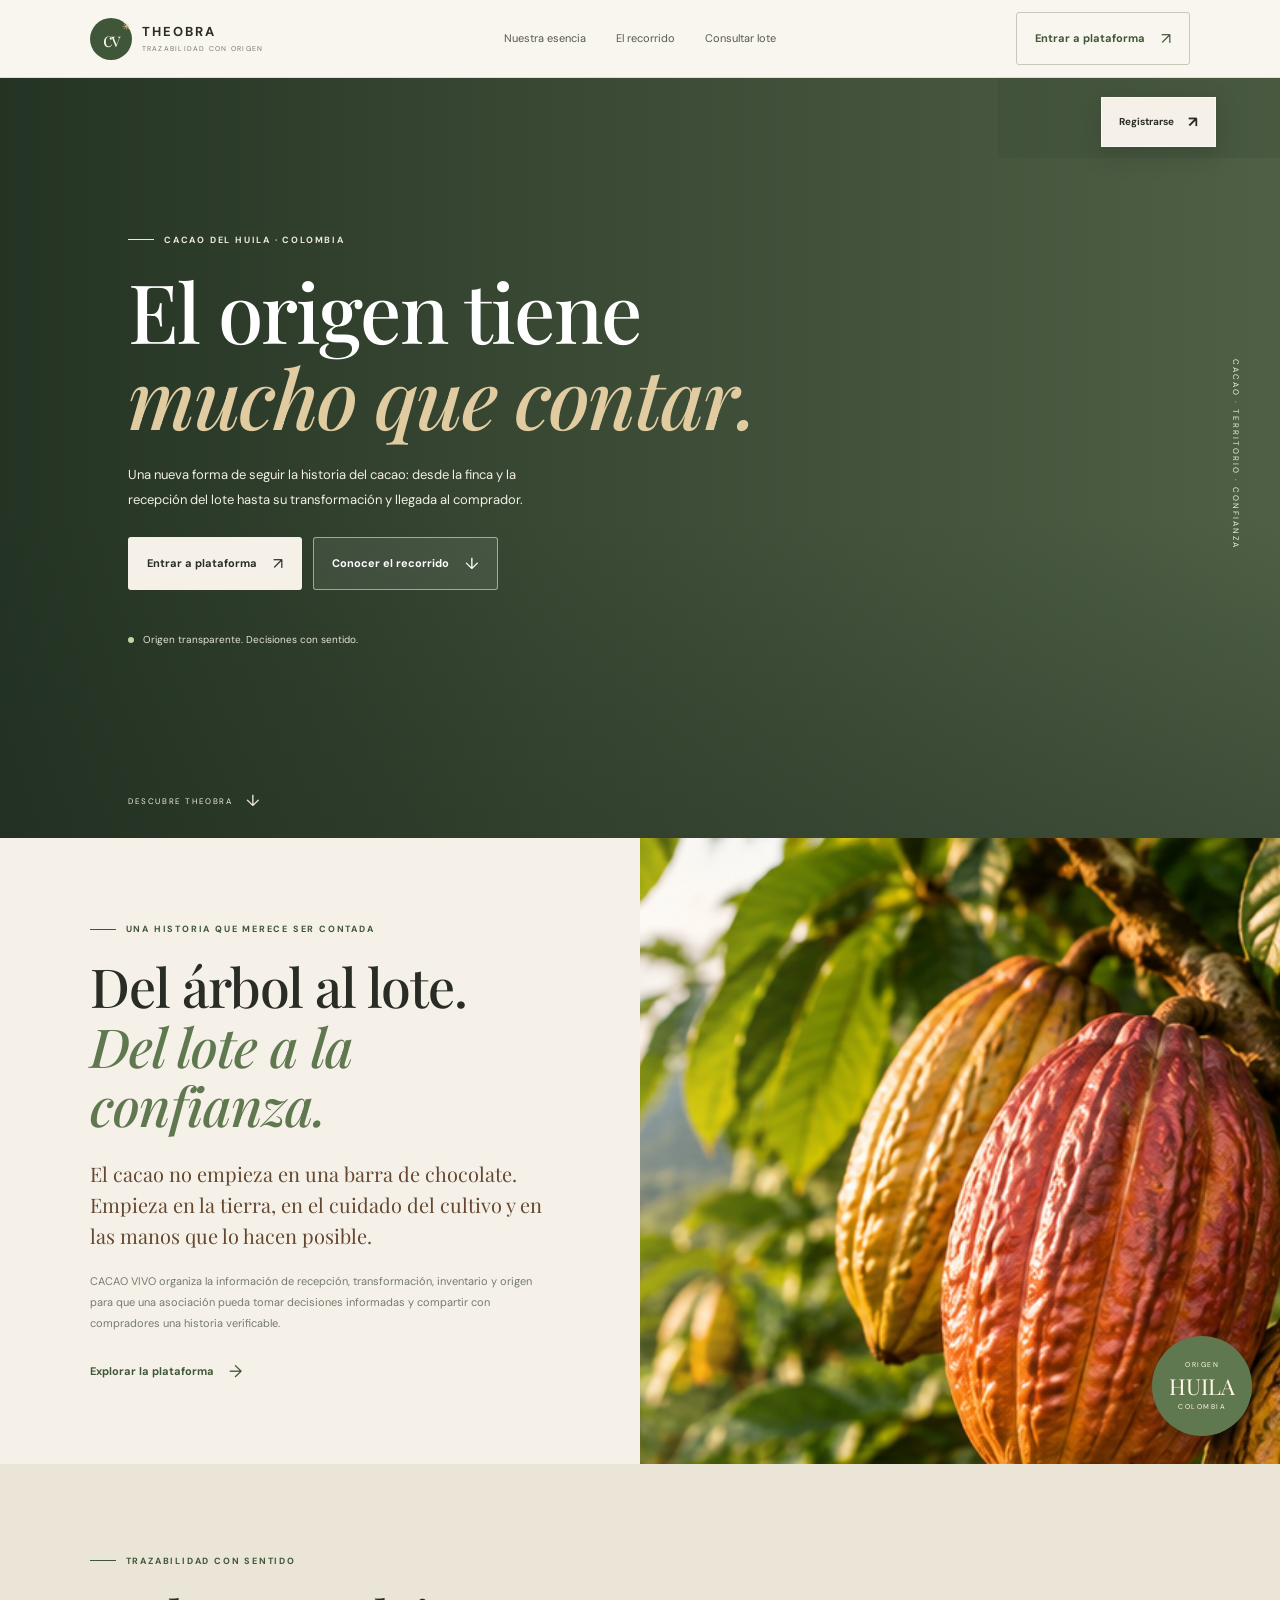
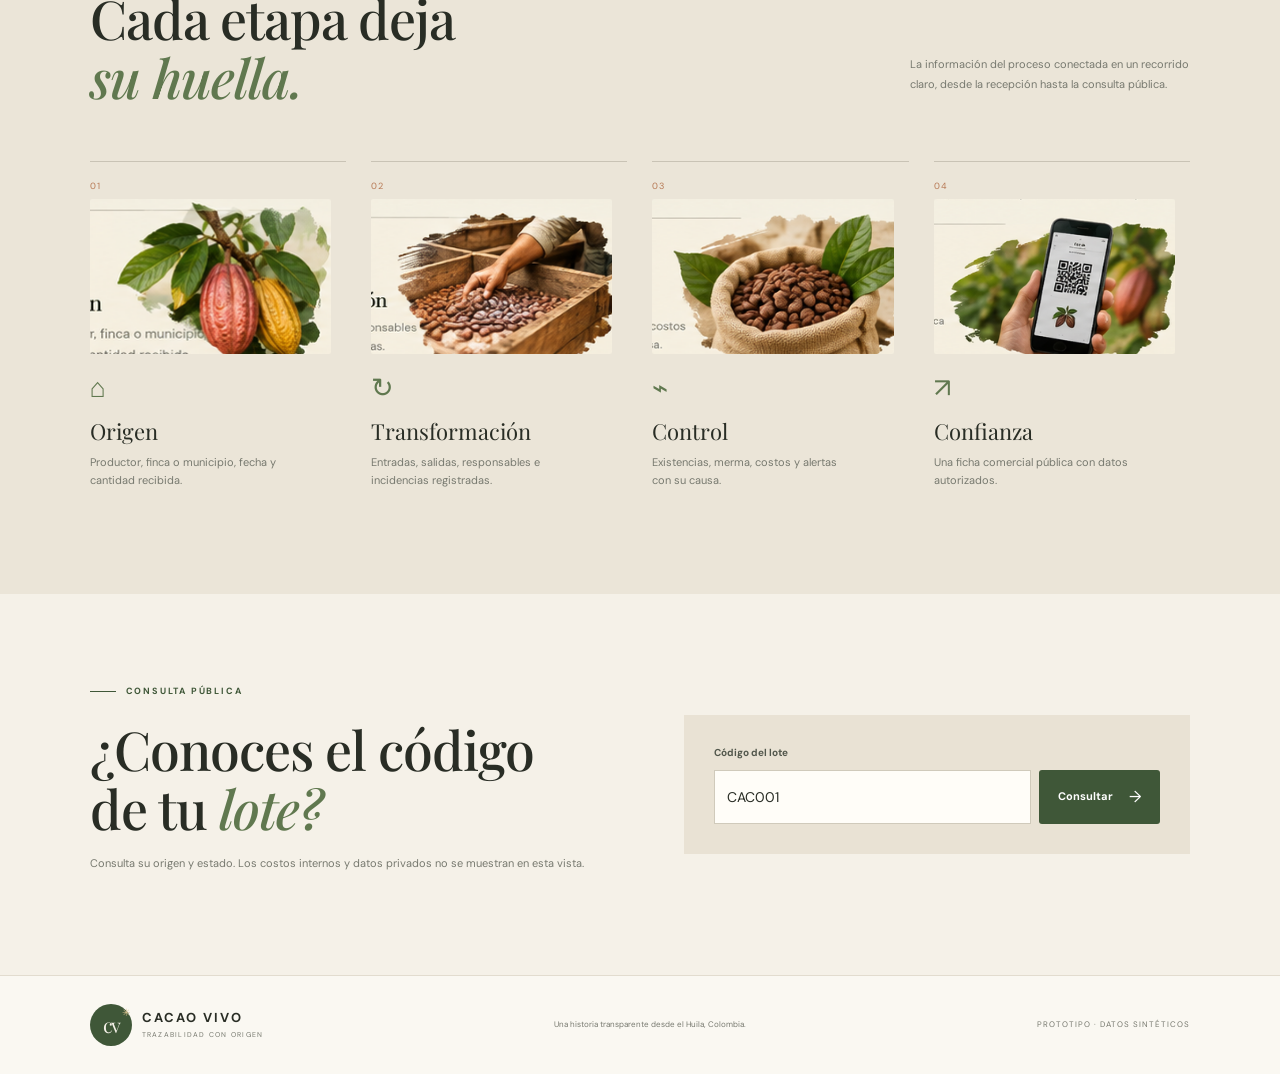
==== commit dac5e693: "Integracion Completa" ====
--- a/index.html
+++ b/index.html
@@ -3,7 +3,7 @@
 <head>
   <meta charset="utf-8"><meta name="viewport" content="width=device-width, initial-scale=1">
   <meta name="theme-color" content="#f5f1e8">
-  <title>CACAO VIVO | El origen importa</title>
+  <title>THEOBRA | El origen importa</title>
   <link rel="preconnect" href="https://fonts.googleapis.com"><link rel="preconnect" href="https://fonts.gstatic.com" crossorigin>
   <link href="https://fonts.googleapis.com/css2?family=DM+Sans:wght@400;500;600;700&family=Playfair+Display:wght@500;600;700&display=swap" rel="stylesheet">
   <link rel="stylesheet" href="css/styles.css">
@@ -12,7 +12,7 @@
   <!-- PANTALLA 1: landing pública -->
   <div id="landingScreen" class="screen active">
     <header class="public-nav">
-      <a class="brand" href="#inicio"><span class="brand-symbol">cv<span>✳</span></span><span><b>CACAO VIVO</b><small>TRAZABILIDAD CON ORIGEN</small></span></a>
+      <a class="brand" href="#inicio"><span class="brand-symbol">cv<span>✳</span></span><span><b>THEOBRA</b><small>TRAZABILIDAD CON ORIGEN</small></span></a>
       <nav><a href="#historia">Nuestra esencia</a><a href="#recorrido">El recorrido</a><a href="#consulta">Consultar lote</a></nav>
       <button class="btn btn-outline" data-enter>Entrar a plataforma <span>↗</span></button>
     </header>
@@ -30,7 +30,7 @@
           <div class="hero-caption"><span class="live-dot"></span> Origen transparente. Decisiones con sentido.</div>
         </div>
         <div class="hero-vertical">CACAO · TERRITORIO · CONFIANZA</div>
-        <a href="#historia" class="scroll-cue">DESCUBRE CACAO VIVO <span>↓</span></a>
+        <a href="#historia" class="scroll-cue">DESCUBRE THEOBRA <span>↓</span></a>
       </section>
 
       <section class="story-section content-width" id="historia">
@@ -57,7 +57,7 @@
   <!-- PANTALLA 2+ : aplicación de gestión, con navegación entre pantallas -->
   <div id="appScreen" class="screen app-screen">
     <aside class="sidebar">
-      <a class="brand side-brand" href="#" id="backHome"><span class="brand-symbol">cv<span>✳</span></span><span><b>CACAO VIVO</b><small>ESPACIO DE GESTIÓN</small></span></a>
+      <a class="brand side-brand" href="#" id="backHome"><span class="brand-symbol">cv<span>✳</span></span><span><b>THEOBRA</b><small>ESPACIO DE GESTIÓN</small></span></a>
       <div class="workspace-label">ASOCIACIÓN DEMO</div>
       <nav class="side-nav" aria-label="Menú de plataforma">
         <button class="side-link active" data-page="dashboard"><span>◫</span> Resumen</button>
@@ -71,7 +71,7 @@
       <div class="sidebar-bottom"><div class="user-avatar">AD</div><div><b id="sidebarUser">Administrador demo</b><small>Modo demostración</small></div><button id="switchRole" title="Cambiar rol demo">⌄</button></div>
     </aside>
     <div class="app-main">
-      <header class="app-topbar"><div><button class="mobile-menu" id="mobileMenu">☰</button><span class="crumb">CACAO VIVO <span>/</span> <b id="pageCrumb">Resumen</b></span></div><div class="topbar-right"><span class="demo-tag"><i></i> DATOS DE DEMOSTRACIÓN</span><button class="avatar-btn" id="userMenu">AD</button></div></header>
+      <header class="app-topbar"><div><button class="mobile-menu" id="mobileMenu">☰</button><span class="crumb">THEOBRA<span>/</span> <b id="pageCrumb">Resumen</b></span></div><div class="topbar-right"><span class="demo-tag"><i></i> DATOS DE DEMOSTRACIÓN</span><button class="avatar-btn" id="userMenu">AD</button></div></header>
       <main class="app-content">
         <section class="app-page active" id="page-dashboard">
           <div class="page-title-row"><div><p class="eyebrow"><span></span> VISTA GENERAL</p><h1>Buenos días, <em id="welcomeRole">administrador.</em></h1><p class="muted">Aquí tienes el estado actual de los lotes y sus procesos.</p></div><button class="btn btn-green" data-page-go="lots">+ Registrar lote</button></div>
@@ -107,7 +107,7 @@
     </div>
   </div>
 
-  <div id="loginModal" class="modal" hidden><div class="modal-card auth-card"><button class="modal-close" data-close-modal="loginModal">×</button><p class="eyebrow"><span></span> ACCESO PRIVADO</p><h2>Entrar a <em>plataforma.</em></h2><p class="muted">Selecciona el perfil técnico autorizado para continuar.</p><div class="role-picker"><button type="button" class="role-choice selected" data-login-role="Administrador"><span>♙</span><b>Administrador</b><small>Gestión completa</small></button><button type="button" class="role-choice" data-login-role="Operador"><span>▤</span><b>Operador</b><small>Gestión operativa</small></button></div><form id="loginForm" class="form-stack"><label>Correo electrónico<input id="loginEmail" type="email" autocomplete="username" placeholder="demo@cacaovivo.co" required></label><label>Contraseña<input id="loginPassword" type="password" autocomplete="current-password" placeholder="Contraseña de demostración" required></label><button class="btn btn-green">Iniciar sesión <span>→</span></button></form><details class="demo-credentials"><summary>Acceso para demostración</summary><p><b>Administrador:</b> admin@cacaovivo.co / CacaoDemo2026</p><p><b>Operador:</b> operador@cacaovivo.co / OperadorDemo2026</p><small>Credenciales ficticias para la presentación. No usar en producción.</small></details><p class="fine-print">Los compradores no necesitan iniciar sesión. Pueden consultar la trazabilidad desde la página pública.</p></div></div>
+  <div id="loginModal" class="modal" hidden><div class="modal-card auth-card"><button class="modal-close" data-close-modal="loginModal">×</button><p class="eyebrow"><span></span> ACCESO PRIVADO</p><h2>THEOBRA <em>integrado.</em></h2><p class="muted">Esta copia prototipo no autentica usuarios ni acepta credenciales de demostración.</p><p class="fine-print">Abre la aplicación Spring Boot para iniciar sesión con una cuenta autorizada creada desde la terminal.</p><a class="btn btn-green" href="http://localhost:8085/">Abrir aplicación integrada <span>→</span></a></div></div>
   <div id="registerModal" class="modal" hidden><div class="modal-card"><button class="modal-close" data-close-modal="registerModal">×</button><p class="eyebrow"><span></span> CREA TU CUENTA</p><h2>Conecta con el <em>origen.</em></h2><p class="muted">Registro público para compradores. Las cuentas técnicas son autorizadas por la asociación.</p><form id="registerForm" class="form-stack"><label>Nombre completo<input id="registerName" autocomplete="name" required></label><label>Correo electrónico<input id="registerEmail" type="email" autocomplete="email" required></label><div class="form-pair"><label>Teléfono de contacto<input id="registerPhone" type="tel" autocomplete="tel" placeholder="300 000 0000" required></label><label>Tipo de comprador<select id="registerBuyerType" required><option value="">Selecciona una opción</option><option>Persona natural</option><option>Comercio / tienda</option><option>Empresa</option><option>Distribuidor</option></select></label></div><label>Ciudad o municipio<input id="registerCity" autocomplete="address-level2" required></label><label>Contraseña<input id="registerPassword" type="password" minlength="8" autocomplete="new-password" required></label><label>Confirmar contraseña<input id="registerPasswordConfirm" type="password" minlength="8" autocomplete="new-password" required></label><button class="btn btn-green">Crear cuenta de comprador <span>→</span></button><small class="fine-print">Demo local: la cuenta se guarda en este navegador y no se crea en el backend.</small></form></div></div>
   <div id="lotModal" class="modal" hidden><div class="modal-card"><button class="modal-close" data-close-modal="lotModal">×</button><p class="eyebrow"><span></span> RECEPCIÓN DE CACAO</p><h2>Registrar <em>lote.</em></h2><form id="lotForm" class="form-stack"><label>Código único<input id="newCode" placeholder="Ej. CAC004" required></label><label>Productor<input id="newProducer" required></label><label>Municipio de origen<input id="newOrigin" required></label><div class="form-pair"><label>Fecha<input id="newDate" type="date" required></label><label>Cantidad recibida (kg)<input id="newQty" type="number" min=".01" step=".01" required></label></div><label>Notas<input id="newNotes"></label><button class="btn btn-green">Guardar lote <span>→</span></button></form></div></div>
   <div id="detailModal" class="modal" hidden><div class="modal-card"><button class="modal-close" data-close-modal="detailModal">×</button><div id="detailContent"></div></div></div>
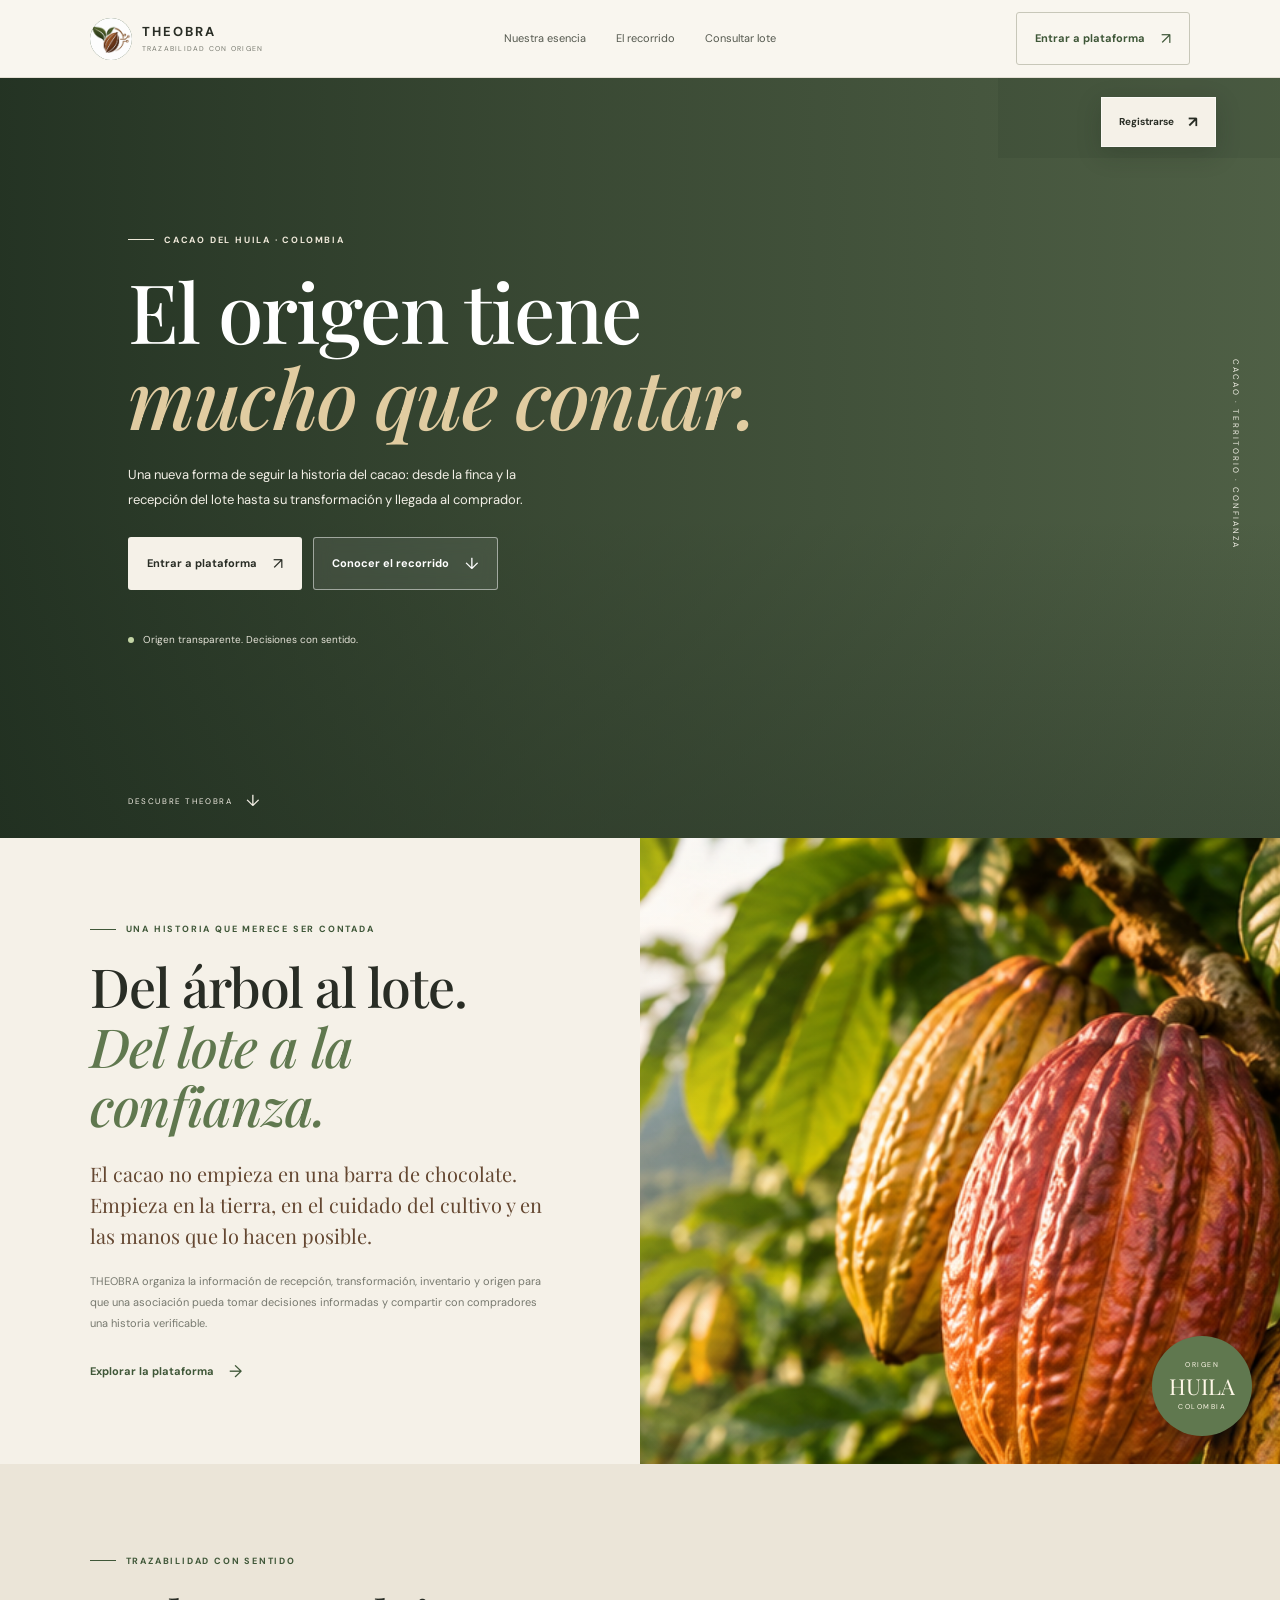
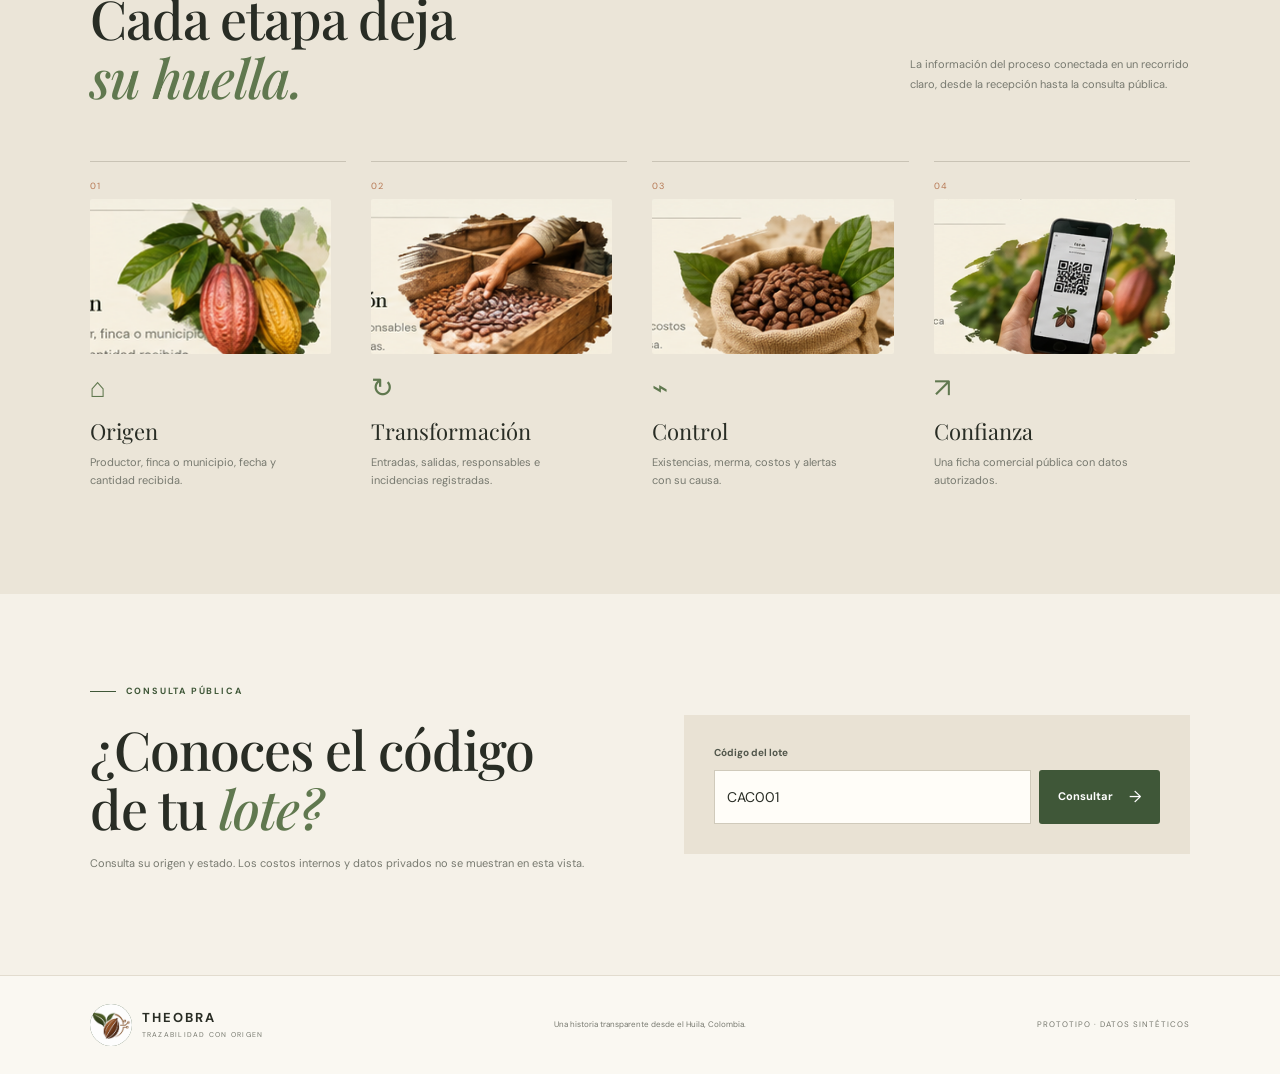
==== commit 820b06c7: "Integra THEOBRA en main Co-authored-by: Copilot <223556219+Copilot@users.noreply.github.com>" ====
--- a/index.html
+++ b/index.html
@@ -12,7 +12,7 @@
   <!-- PANTALLA 1: landing pública -->
   <div id="landingScreen" class="screen active">
     <header class="public-nav">
-      <a class="brand" href="#inicio"><span class="brand-symbol">cv<span>✳</span></span><span><b>THEOBRA</b><small>TRAZABILIDAD CON ORIGEN</small></span></a>
+      <a class="brand" href="#inicio"><span class="brand-symbol"><img src="assets/theobra-logo.png" alt="" style="width:42px;height:42px;object-fit:cover;border-radius:50%"></span><span><b>THEOBRA</b><small>TRAZABILIDAD CON ORIGEN</small></span></a>
       <nav><a href="#historia">Nuestra esencia</a><a href="#recorrido">El recorrido</a><a href="#consulta">Consultar lote</a></nav>
       <button class="btn btn-outline" data-enter>Entrar a plataforma <span>↗</span></button>
     </header>
@@ -34,7 +34,7 @@
       </section>
 
       <section class="story-section content-width" id="historia">
-        <div class="story-copy"><p class="eyebrow"><span></span> UNA HISTORIA QUE MERECE SER CONTADA</p><h2>Del árbol al lote.<br><em>Del lote a la confianza.</em></h2><p class="lead">El cacao no empieza en una barra de chocolate. Empieza en la tierra, en el cuidado del cultivo y en las manos que lo hacen posible.</p><p class="muted">CACAO VIVO organiza la información de recepción, transformación, inventario y origen para que una asociación pueda tomar decisiones informadas y compartir con compradores una historia verificable.</p><button class="text-button" data-enter>Explorar la plataforma <span>→</span></button></div>
+        <div class="story-copy"><p class="eyebrow"><span></span> UNA HISTORIA QUE MERECE SER CONTADA</p><h2>Del árbol al lote.<br><em>Del lote a la confianza.</em></h2><p class="lead">El cacao no empieza en una barra de chocolate. Empieza en la tierra, en el cuidado del cultivo y en las manos que lo hacen posible.</p><p class="muted">THEOBRA organiza la información de recepción, transformación, inventario y origen para que una asociación pueda tomar decisiones informadas y compartir con compradores una historia verificable.</p><button class="text-button" data-enter>Explorar la plataforma <span>→</span></button></div>
         <div class="story-photos"><img class="story-photo-main" src="assets/hero-cacao.png" alt="Mazorca de cacao madura creciendo en el árbol, rodeada de hojas verdes" loading="lazy"><div class="origin-badge"><small>ORIGEN</small><b>HUILA</b><small>COLOMBIA</small></div></div>
       </section>
 
@@ -51,13 +51,13 @@
 
       <section class="public-query content-width" id="consulta"><div><p class="eyebrow"><span></span> CONSULTA PÚBLICA</p><h2>¿Conoces el código<br>de tu <em>lote?</em></h2><p class="muted">Consulta su origen y estado. Los costos internos y datos privados no se muestran en esta vista.</p></div><form id="landingLookup" class="lookup-box"><label for="landingCode">Código del lote</label><div class="input-row"><input id="landingCode" value="CAC001" required placeholder="Ej. CAC001"><button class="btn btn-green" type="submit">Consultar <span>→</span></button></div><div id="landingResult" class="lookup-result" hidden></div></form></section>
     </main>
-    <footer class="public-footer"><a class="brand" href="#inicio"><span class="brand-symbol">cv<span>✳</span></span><span><b>CACAO VIVO</b><small>TRAZABILIDAD CON ORIGEN</small></span></a><p>Una historia transparente desde el Huila, Colombia.</p><span>PROTOTIPO · DATOS SINTÉTICOS</span></footer>
+    <footer class="public-footer"><a class="brand" href="#inicio"><span class="brand-symbol"><img src="assets/theobra-logo.png" alt="" style="width:42px;height:42px;object-fit:cover;border-radius:50%"></span><span><b>THEOBRA</b><small>TRAZABILIDAD CON ORIGEN</small></span></a><p>Una historia transparente desde el Huila, Colombia.</p><span>PROTOTIPO · DATOS SINTÉTICOS</span></footer>
   </div>
 
   <!-- PANTALLA 2+ : aplicación de gestión, con navegación entre pantallas -->
   <div id="appScreen" class="screen app-screen">
     <aside class="sidebar">
-      <a class="brand side-brand" href="#" id="backHome"><span class="brand-symbol">cv<span>✳</span></span><span><b>THEOBRA</b><small>ESPACIO DE GESTIÓN</small></span></a>
+      <a class="brand side-brand" href="#" id="backHome"><span class="brand-symbol"><img src="assets/theobra-logo.png" alt="" style="width:42px;height:42px;object-fit:cover;border-radius:50%"></span><span><b>THEOBRA</b><small>ESPACIO DE GESTIÓN</small></span></a>
       <div class="workspace-label">ASOCIACIÓN DEMO</div>
       <nav class="side-nav" aria-label="Menú de plataforma">
         <button class="side-link active" data-page="dashboard"><span>◫</span> Resumen</button>
